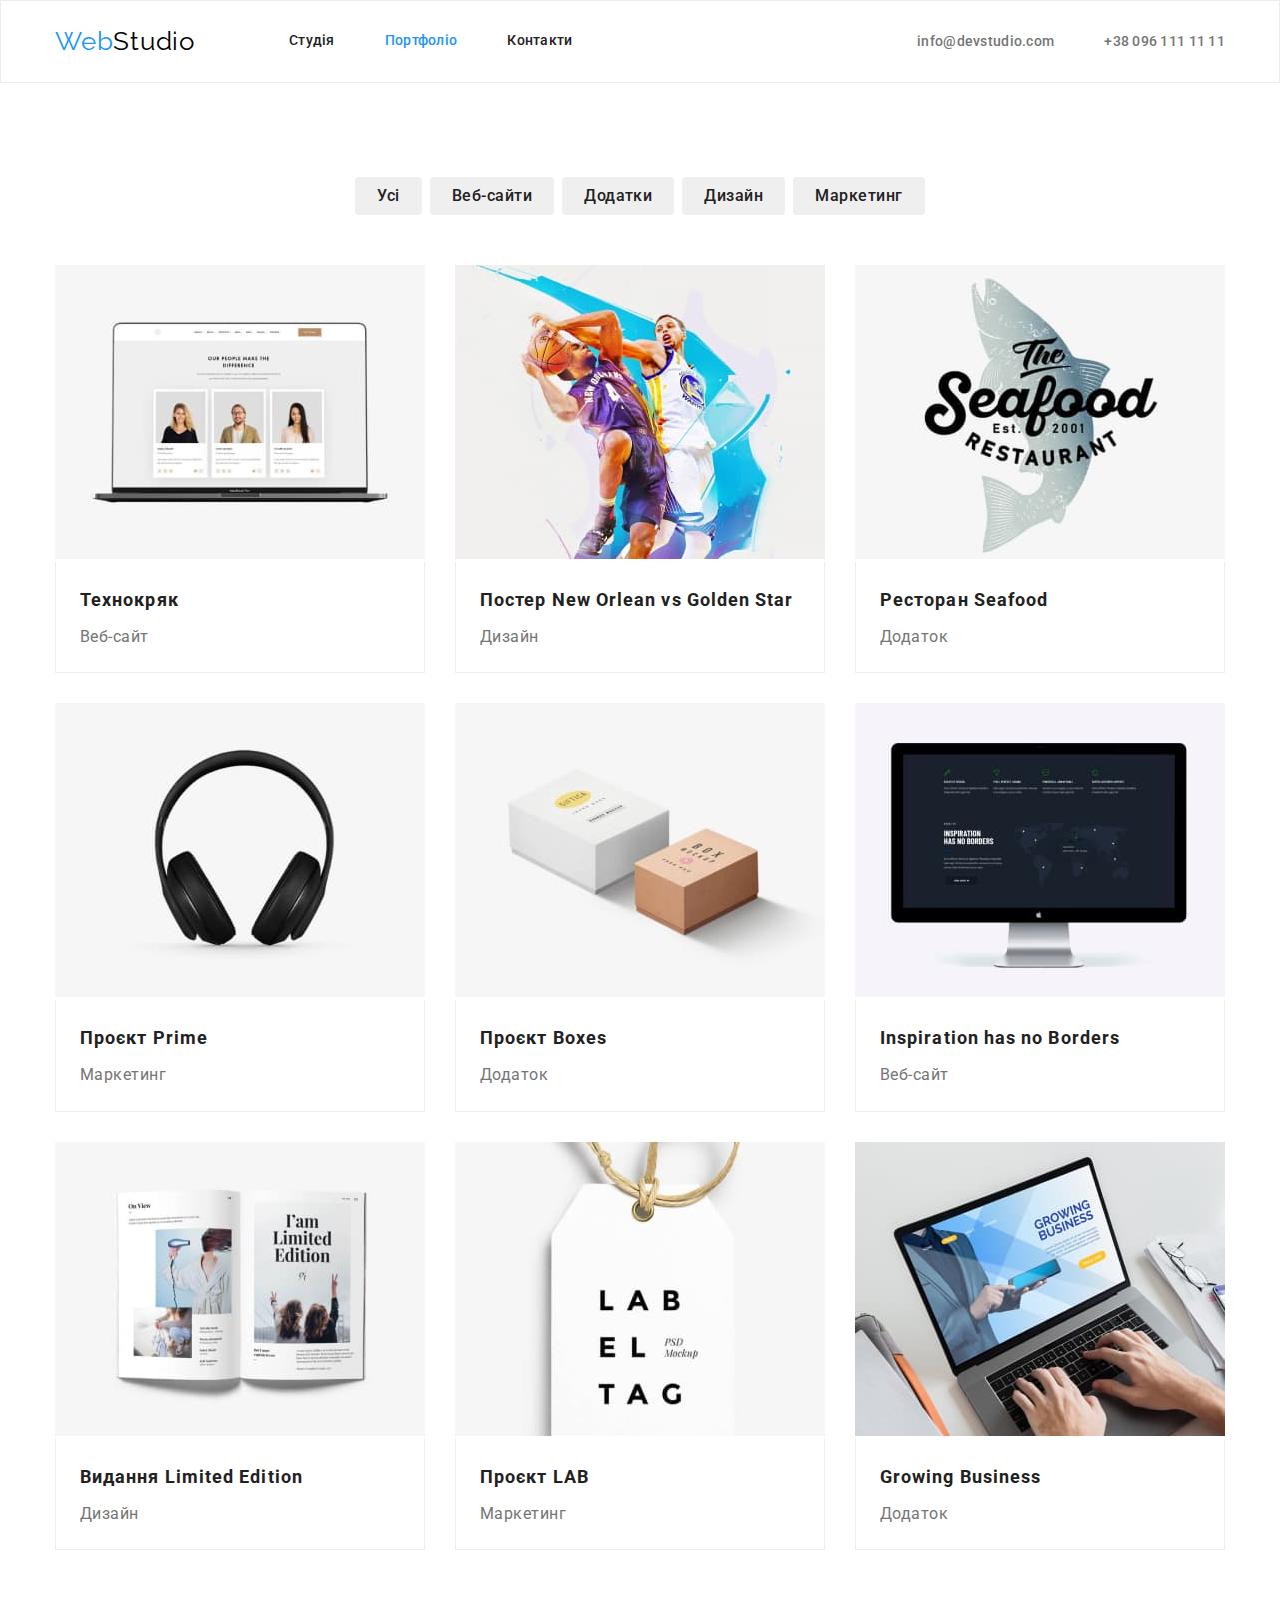
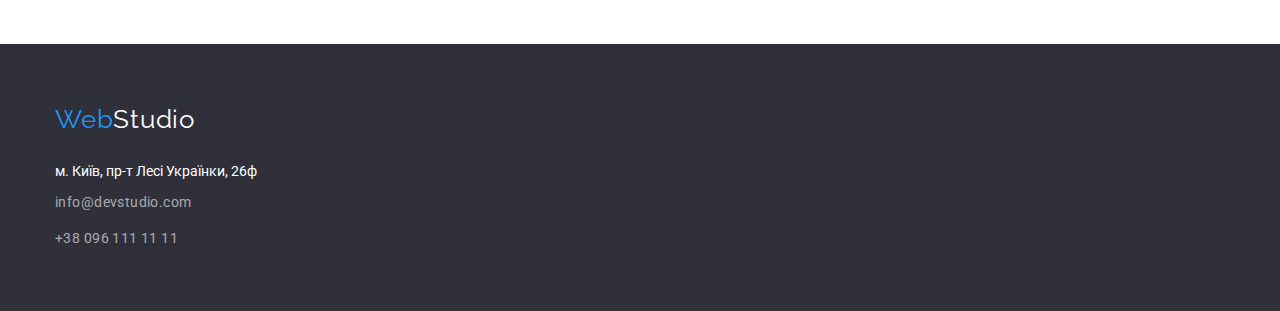
==== portfolio.html @ bf9584c9 "init" ====
<!DOCTYPE html>
<html lang="en">
  <head>
    <link
      rel="stylesheet"
      href="node_modules/modern-normalize/modern-normalize.css"
    />
    <link rel="preconnect" href="https://fonts.googleapis.com" />
    <link rel="preconnect" href="https://fonts.gstatic.com" crossorigin />
    <link
      href="https://fonts.googleapis.com/css2?family=Raleway:ital,wght@0,700;1,700&display=swap"
      rel="stylesheet"
    />
    <link rel="preconnect" href="https://fonts.googleapis.com" />
    <link rel="preconnect" href="https://fonts.gstatic.com" crossorigin />
    <link
      href="https://fonts.googleapis.com/css2?family=Roboto:ital,wght@0,100;0,300;0,400;0,500;0,700;0,900;1,100;1,300;1,400;1,500;1,700;1,900&display=swap"
      rel="stylesheet"
    />
    <meta charset="UTF-8" />
    <meta http-equiv="X-UA-Compatible" content="IE=edge" />
    <meta name="viewport" content="width=device-width, initial-scale=1.0" />
    <link rel="preconnect" href="https://fonts.googleapis.com" />
    <link rel="preconnect" href="https://fonts.gstatic.com" crossorigin />
    <title>Document</title>
    <link rel="stylesheet" href="./css/styles.css" />
  </head>
  <body class="page">
    <header class="header">
      <div class="container header-flex">
        <a class="logo" href="">Web<span class="logo-select">Studio</span> </a>
        <div class="container-nav">
          <nav class="nav">
            <ul class="nav-list">
              <li class="nav-item">
                <a class="nav-item-link" href="./">Студія</a>
              </li>
              <li class="nav-item nav-item_active">
                <a class="nav-item-link" href="./portfolio.html">Портфоліо</a>
              </li>
              <li class="nav-item">
                <a class="nav-item-link" href="">Контакти</a>
              </li>
            </ul>
          </nav>
          <ul class="adress">
            <li class="adress-item">
              <a class="adress-item-link" href="mailto:info@devstudio.com"
                >info@devstudio.com</a
              >
            </li>
            <li class="adress-item">
              <a class="adress-item-link" href="tel:+380961111111"
                >+38 096 111 11 11</a
              >
            </li>
          </ul>
        </div>
      </div>
    </header>
    <main>
      <section class="container portfolio">
        <ul class="filtr-list">
          <li class="filtr-list-item">
            <button class="filtr-list-item-butt">Усі</button>
          </li>
          <li class="filtr-list-item">
            <button class="filtr-list-item-butt">Веб-сайти</button>
          </li>
          <li class="filtr-list-item">
            <button class="filtr-list-item-butt">Додатки</button>
          </li>
          <li class="filtr-list-item">
            <button class="filtr-list-item-butt">Дизайн</button>
          </li>
          <li class="filtr-list-item">
            <button class="filtr-list-item-butt">Маркетинг</button>
          </li>
        </ul>
        <ul class="example-list">
          <li class="example-list-item">
            <img
              class="example-list-item-img"
              src="./img/portfolio/1.jpg"
              alt="Технокряк"
              width="370"
              height="294"
            />
            <div class="example-list-item-content">
              <h2 class="example-list-item-title">Технокряк</h2>
              <p class="example-list-item-title-text">Веб-сайт</p>
            </div>
          </li>
          <li class="example-list-item">
            <img
              class="example-list-item-img"
              src="./img/portfolio/2.jpg"
              alt="Постер New Orlean vs Golden Star"
              width="370"
              height="294"
            />
            <div class="example-list-item-content">
              <h2 class="example-list-item-title">
                Постер New Orlean vs Golden Star
              </h2>
              <p class="example-list-item-title-text">Дизайн</p>
            </div>
          </li>
          <li class="example-list-item">
            <img
              class="example-list-item-img"
              src="./img/portfolio/3.jpg"
              alt="Ресторан Seafood"
              width="370"
              height="294"
            />
            <div class="example-list-item-content">
              <h2 class="example-list-item-title">Ресторан Seafood</h2>
              <p class="example-list-item-title-text">Додаток</p>
            </div>
          </li>
          <li class="example-list-item">
            <img
              class="example-list-item-img"
              src="./img/portfolio/4.jpg"
              alt="Проєкт Prime"
              width="370"
              height="294"
            />
            <div class="example-list-item-content">
              <h2 class="example-list-item-title">Проєкт Prime</h2>
              <p class="example-list-item-title-text">Маркетинг</p>
            </div>
          </li>
          <li class="example-list-item">
            <img
              class="example-list-item-img"
              src="./img/portfolio/5.jpg"
              alt="Проєкт Boxes"
              width="370"
              height="294"
            />
            <div class="example-list-item-content">
              <h2 class="example-list-item-title">Проєкт Boxes</h2>
              <p class="example-list-item-title-text">Додаток</p>
            </div>
          </li>
          <li class="example-list-item">
            <img
              class="example-list-item-img"
              src="./img/portfolio/6.jpg"
              alt="Inspiration has no Borders"
              width="370"
              height="294"
            />
            <div class="example-list-item-content">
              <h2 class="example-list-item-title">
                Inspiration has no Borders
              </h2>
              <p class="example-list-item-title-text">Веб-сайт</p>
            </div>
          </li>
          <li class="example-list-item">
            <img
              class="example-list-item-img"
              src="./img/portfolio/7.jpg"
              alt="Видання Limited Edition"
              width="370"
              height="294"
            />
            <div class="example-list-item-content">
              <h2 class="example-list-item-title">Видання Limited Edition</h2>
              <p class="example-list-item-title-text">Дизайн</p>
            </div>
          </li>
          <li class="example-list-item">
            <img
              class="example-list-item-img"
              src="./img/portfolio/8.jpg"
              alt="Проєкт LAB"
              width="370"
              height="294"
            />
            <div class="example-list-item-content">
              <h2 class="example-list-item-title">Проєкт LAB</h2>
              <p class="example-list-item-title-text">Маркетинг</p>
            </div>
          </li>
          <li class="example-list-item">
            <img
              class="example-list-item-img"
              src="./img/portfolio/9.jpg"
              alt="Growing Business"
              width="370"
              height="294"
            />

            <div class="example-list-item-content">
              <h2 class="example-list-item-title">Growing Business</h2>
              <p class="example-list-item-title-text">Додаток</p>
            </div>
          </li>
        </ul>
      </section>
    </main>
    <footer class="footer">
      <div class="container">
        <a class="logo logo_footer" href="">
          Web<span class="logo-select">Studio</span>
        </a>

        <address class="contacts-adress">
          м. Київ, пр-т Лесі Українки, 26ф
        </address>

        <a class="contacts" href="mailto:info@devstudio.com">
          info@devstudio.com
        </a>

        <a class="contacts" href="tel:+380961111111">+38 096 111 11 11</a>
      </div>
    </footer>
  </body>
</html>
---- css/styles.css ----
html {
  box-sizing: border-box;
}
*,
*:before,
*:after {
  box-sizing: inherit;
}

h1,
h2,
h3,
h4,
h5,
h6,
p,
ul {
  margin: 0;
  padding: 0;
}

body {
  font-family: "Roboto";
  font-size: 14px;
  color: #212121;
  background-color: #ffffff;
  margin: 0;
}

.container {
  padding-left: 15px;
  padding-right: 15px;
  width: 1200px;
  margin: 0 auto;
}

/* ========================  header*/
.header {
  padding-top: 25px;
  padding-bottom: 25px;
  border: 1px solid #ececec;
}
.header-flex {
  display: flex;
}

.logo {
  color: #2196f3;
  text-decoration: none;
  font-family: "Raleway";
  font-size: 26px;
  line-height: 1.19;
  letter-spacing: 0.03em;
  margin-right: 94px;
}

.logo-select {
  color: #000000;
}

/* ========================  nav*/

.nav {
  font-weight: 500;
  font-size: 14px;
  line-height: 1.14;
  letter-spacing: 0.02em;
  display: flex;
}
.nav-list {
  display: flex;
  gap: 50px;
}
.container-nav {
  flex-grow: 1;
  display: flex;
  justify-content: space-between;
  align-items: center;
}
.nav-item:hover .nav-item-link,
.nav-item:focus .nav-item-link {
  color: #2196f3;
}

.nav-item-link {
  color: #212121;
}

.nav-item.nav-item_active .nav-item-link {
  color: #2196f3;
}
.nav-item {
  list-style: none;
}

.nav-item-link {
  text-decoration: none;
  list-style: none;
}

/* ========================  adress*/
.adress {
  list-style: none;
  display: flex;
  gap: 50px;
}

.adress-item-link {
  font-weight: 500;
  font-size: 14px;
  line-height: 1.14;
  letter-spacing: 0.02em;
  color: #757575;
  text-decoration: none;
}
.adress-item:hover a,
.adress-item:focus a {
  color: #2196f3;
}

/* ========================  hero*/
.hero-tittle {
  font-weight: 900;
  font-size: 44px;
  line-height: 1.36;
  letter-spacing: 0.06em;

  text-align: center;
  text-transform: uppercase;

  color: #ffffff;
  width: 696px;
  margin: 0 auto;
  margin-bottom: 30px;
}

.hero {
  background-color: #2f303a;
  padding-top: 200px;

  padding-bottom: 200px;
}
.hero-button {
  background-color: #2196f3;
  font-family: "Roboto";
  font-weight: 700;
  font-size: 16px;
  line-height: 1.88;
  /* identical to box height, or 188% */
  display: flex;
  align-items: center;
  text-align: center;
  letter-spacing: 0.06em;
  box-shadow: 0px 4px 4px rgba(0, 0, 0, 0.15);
  border-radius: 4px;
  color: #ffffff;
  margin: 0 auto;
  border-radius: 4px;
  border: none;
  padding: 10px 32px;
}

/* ========================  benefits*/
.benefits {
  padding-top: 94px;
}
.benefits-list {
  display: flex;
  gap: 30px;
}
.benefits-list-item {
  list-style: none;
}
.benefits-list-item-tittle {
  color: #212121;
  font-size: 14px;
  line-height: 1.14;
  letter-spacing: 0.03em;
  text-transform: uppercase;
  margin-bottom: 10px;
}
.benefits-list-item-desc {
  color: #757575;
  line-height: 1.71;
}

/* ========================  doing*/
.doing {
  padding-top: 94px;
  padding-bottom: 94px;
}
.doing-title {
  font-size: 36px;
  line-height: 1.16;
  letter-spacing: 0.03em;
  text-align: center;
  margin-bottom: 50px;
}
.doing-list {
  list-style: none;
  display: flex;
  gap: 30px;
}

/* ========================  team */
.team {
  background-color: #f5f4fa;
  padding-top: 94px;
  padding-bottom: 94px;
}
.team-list {
  display: flex;
  flex-wrap: wrap;
  gap: 30px;
}
.team-title {
  font-size: 36px;
  line-height: 1.16;
  letter-spacing: 0.03em;
  text-align: center;
  margin-bottom: 50px;
}
.team-list-item-name {
  font-weight: 500;
  font-size: 16px;
  line-height: 1.19;
  letter-spacing: 0.03em;
  margin-bottom: 10px;
}
.team-list-item-prof {
  font-size: 16px;
  line-height: 1.19;
  letter-spacing: 0.03em;
  color: #757575;
}
.team-list-item {
  list-style: none;
  width: calc((100%-90px)) / 4;
}
.team-list-item-content {
  box-shadow: 0px 1px 3px rgba(0, 0, 0, 0.12), 0px 1px 1px rgba(0, 0, 0, 0.14),
    0px 2px 1px rgba(0, 0, 0, 0.2);
  border-radius: 0px 0px 4px 4px;
  padding: 30px;
  text-align: center;
}

/* ====================== footer */

.footer {
  background-color: #2f303a;
  padding-top: 60px;
  padding-bottom: 60px;
}

.logo.logo_footer > .logo-select {
  color: #ffffff;
}
.logo.logo_footer {
  margin-bottom: 28px;
  display: block;
}
.contacts-adress {
  color: #ffffff;
  font-style: normal;
}
.contacts {
  display: block;
  letter-spacing: 0.03em;
  font-size: 14px;
  line-height: 1.71;
  color: rgba(255, 255, 255, 0.6);
  text-decoration: none;
  margin-top: 12px;
}
.contacts:hover,
.contacts:focus {
  color: #2196f3;
}

/* ```````````````````` portfolio */
.portfolio {
  margin-bottom: 94px;
  margin-top: 94px;
}
.filtr-list {
  display: flex;
  gap: 8px;
  justify-content: center;
}

.filtr-list-item {
  list-style: none;
}
.filtr-list-item-butt {
  font-family: "Roboto";
  font-weight: 500;
  font-size: 16px;
  line-height: 1.62;
  letter-spacing: 0.03em;
  color: #212121;
  padding: 6px 22px;
  border: none;
  border-radius: 4px;
}
.filtr-list-item-butt:hover,
.filtr-list-item-butt:focus {
  color: #ffffff;
  background-color: #2196f3;
}

.example-list {
  display: flex;
  flex-wrap: wrap;
  gap: 30px;

  margin-top: 50px;
}

.example-list-item {
  list-style: none;
  width: calc((100% - 60px) / 3);
}

.example-list-item-content {
  padding-top: 20px;
  padding-bottom: 20px;
  padding-left: 24px;
  padding-right: 24px;

  border-left: 1px solid #eeeeee;
  border-right: 1px solid #eeeeee;
  border-bottom: 1px solid #eeeeee;
}

.example-list-item-title {
  margin-bottom: 4px;

  font-size: 18px;
  line-height: 2;
  letter-spacing: 0.06em;
}
.example-list-item-title-text {
  font-size: 16px;
  line-height: 1.9;
  letter-spacing: 0.03em;
  color: #757575;
}
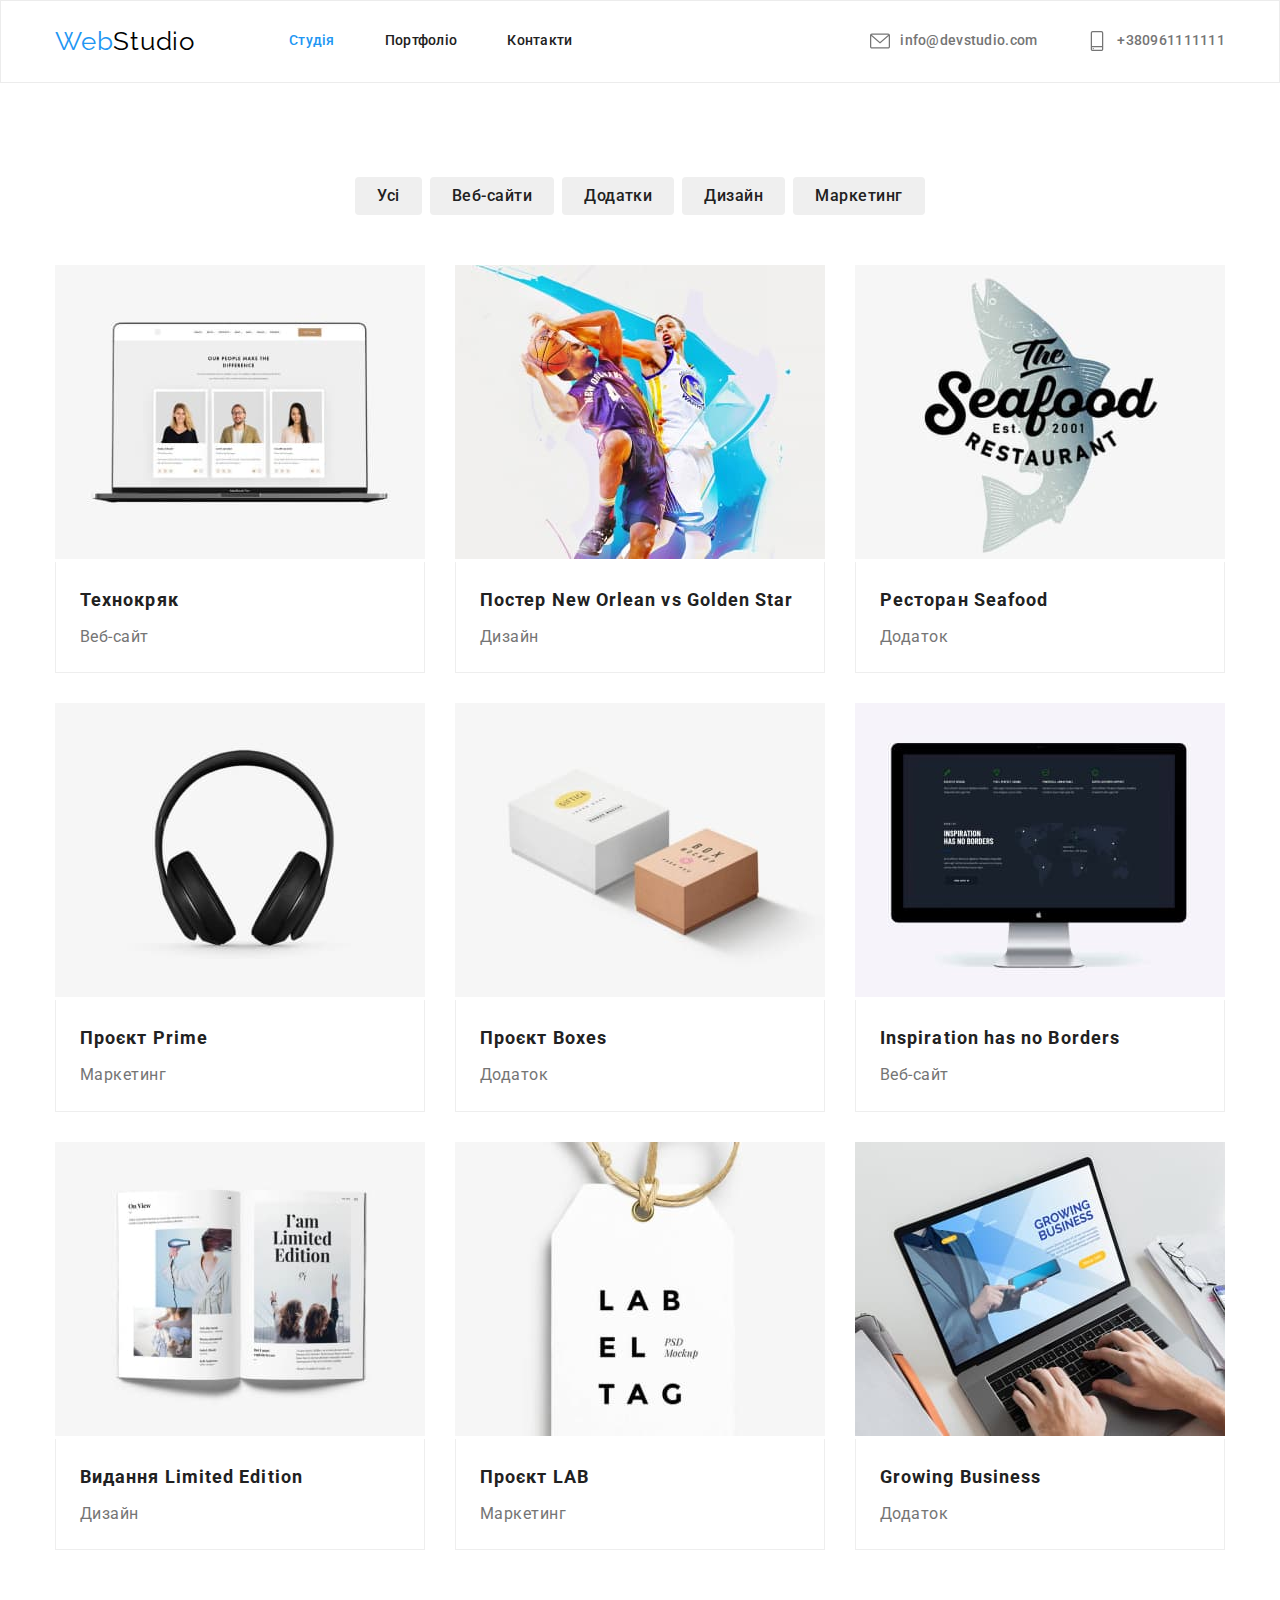
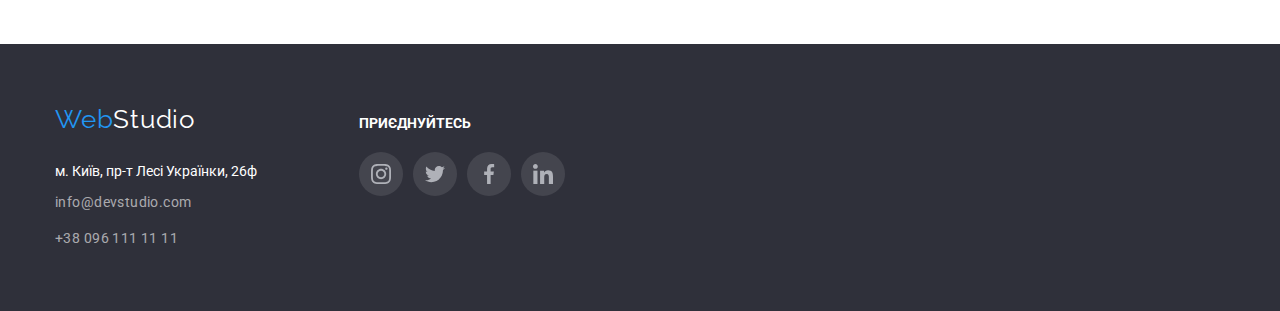
==== commit e96d8604: "fix" ====
--- a/portfolio.html
+++ b/portfolio.html
@@ -32,10 +32,10 @@
         <div class="container-nav">
           <nav class="nav">
             <ul class="nav-list">
-              <li class="nav-item">
+              <li class="nav-item nav-item_active">
                 <a class="nav-item-link" href="./">Студія</a>
               </li>
-              <li class="nav-item nav-item_active">
+              <li class="nav-item">
                 <a class="nav-item-link" href="./portfolio.html">Портфоліо</a>
               </li>
               <li class="nav-item">
@@ -45,14 +45,20 @@
           </nav>
           <ul class="adress">
             <li class="adress-item">
-              <a class="adress-item-link" href="mailto:info@devstudio.com"
-                >info@devstudio.com</a
-              >
+              <a class="adress-item-link" href="mailto:info@devstudio.com">
+                <svg class="adress-item-icon" width="20" height="20">
+                  <use href="./img/icons.svg#icon-mail"></use>
+                </svg>
+                <span>info@devstudio.com</span>
+              </a>
             </li>
             <li class="adress-item">
-              <a class="adress-item-link" href="tel:+380961111111"
-                >+38 096 111 11 11</a
-              >
+              <a class="adress-item-link" href="tel:+380961111111">
+                <svg class="adress-item-icon" width="20" height="20">
+                  <use href="./img/icons.svg#icon-smartphone"></use>
+                </svg>
+                <span>+380961111111</span>
+              </a>
             </li>
           </ul>
         </div>
@@ -79,6 +85,8 @@
         </ul>
         <ul class="example-list">
           <li class="example-list-item">
+            <div class="thumb example-img">
+           
             <img
               class="example-list-item-img"
               src="./img/portfolio/1.jpg"
@@ -86,12 +94,14 @@
               width="370"
               height="294"
             />
+            
             <div class="example-list-item-content">
               <h2 class="example-list-item-title">Технокряк</h2>
               <p class="example-list-item-title-text">Веб-сайт</p>
             </div>
           </li>
           <li class="example-list-item">
+            <div class="thumb example-img">
             <img
               class="example-list-item-img"
               src="./img/portfolio/2.jpg"
@@ -99,6 +109,7 @@
               width="370"
               height="294"
             />
+          </div>
             <div class="example-list-item-content">
               <h2 class="example-list-item-title">
                 Постер New Orlean vs Golden Star
@@ -107,6 +118,7 @@
             </div>
           </li>
           <li class="example-list-item">
+            <div class="thumb example-img">
             <img
               class="example-list-item-img"
               src="./img/portfolio/3.jpg"
@@ -114,12 +126,14 @@
               width="370"
               height="294"
             />
+          </div>
             <div class="example-list-item-content">
               <h2 class="example-list-item-title">Ресторан Seafood</h2>
               <p class="example-list-item-title-text">Додаток</p>
             </div>
           </li>
           <li class="example-list-item">
+            <div class="thumb example-img">
             <img
               class="example-list-item-img"
               src="./img/portfolio/4.jpg"
@@ -127,12 +141,14 @@
               width="370"
               height="294"
             />
+          </div>
             <div class="example-list-item-content">
               <h2 class="example-list-item-title">Проєкт Prime</h2>
               <p class="example-list-item-title-text">Маркетинг</p>
             </div>
           </li>
           <li class="example-list-item">
+            <div class="thumb example-img">
             <img
               class="example-list-item-img"
               src="./img/portfolio/5.jpg"
@@ -140,12 +156,14 @@
               width="370"
               height="294"
             />
+          </div>
             <div class="example-list-item-content">
               <h2 class="example-list-item-title">Проєкт Boxes</h2>
               <p class="example-list-item-title-text">Додаток</p>
             </div>
           </li>
           <li class="example-list-item">
+            <div class="thumb example-img">
             <img
               class="example-list-item-img"
               src="./img/portfolio/6.jpg"
@@ -153,6 +171,7 @@
               width="370"
               height="294"
             />
+          </div>
             <div class="example-list-item-content">
               <h2 class="example-list-item-title">
                 Inspiration has no Borders
@@ -161,6 +180,7 @@
             </div>
           </li>
           <li class="example-list-item">
+            <div class="thumb example-img">
             <img
               class="example-list-item-img"
               src="./img/portfolio/7.jpg"
@@ -168,12 +188,14 @@
               width="370"
               height="294"
             />
+          </div>
             <div class="example-list-item-content">
               <h2 class="example-list-item-title">Видання Limited Edition</h2>
               <p class="example-list-item-title-text">Дизайн</p>
             </div>
           </li>
           <li class="example-list-item">
+            <div class="thumb example-img">
             <img
               class="example-list-item-img"
               src="./img/portfolio/8.jpg"
@@ -181,12 +203,14 @@
               width="370"
               height="294"
             />
+          </div>
             <div class="example-list-item-content">
               <h2 class="example-list-item-title">Проєкт LAB</h2>
               <p class="example-list-item-title-text">Маркетинг</p>
             </div>
           </li>
           <li class="example-list-item">
+            <div class="thumb example-img">
             <img
               class="example-list-item-img"
               src="./img/portfolio/9.jpg"
@@ -194,6 +218,7 @@
               width="370"
               height="294"
             />
+          </div>
 
             <div class="example-list-item-content">
               <h2 class="example-list-item-title">Growing Business</h2>
@@ -204,20 +229,55 @@
       </section>
     </main>
     <footer class="footer">
-      <div class="container">
-        <a class="logo logo_footer" href="">
-          Web<span class="logo-select">Studio</span>
-        </a>
-
-        <address class="contacts-adress">
-          м. Київ, пр-т Лесі Українки, 26ф
-        </address>
-
-        <a class="contacts" href="mailto:info@devstudio.com">
-          info@devstudio.com
-        </a>
-
-        <a class="contacts" href="tel:+380961111111">+38 096 111 11 11</a>
+      <div class="container footer-elements">
+        <div class="footer-contact">
+          <a class="logo logo_footer" href="">
+            Web<span class="logo-select">Studio</span>
+          </a>
+
+          <address class="contacts-adress">
+            м. Київ, пр-т Лесі Українки, 26ф
+          </address>
+
+          <a class="contacts" href="mailto:info@devstudio.com">
+            info@devstudio.com
+          </a>
+
+          <a class="contacts" href="tel:+380961111111">+38 096 111 11 11</a>
+        </div>
+        <div class="footer-social">
+          <h3 class="social-title">приєднуйтесь</h3>
+          <ul class="social">
+            <li class="socaal-item">
+              <a href="" class="social-link">
+                <svg class="socaal-item-icon" width="20" height="20">
+                  <use href="./img/icons.svg#icon-instagram"></use>
+                </svg>
+              </a>
+            </li>
+            <li class="socaal-item">
+              <a href="" class="social-link">
+                <svg class="socaal-item-icon" width="20" height="20">
+                  <use href="./img/icons.svg#icon-twitter"></use>
+                </svg>
+              </a>
+            </li>
+            <li class="socaal-item">
+              <a href="" class="social-link">
+                <svg class="socaal-item-icon" width="20" height="20">
+                  <use href="./img/icons.svg#icon-facebook"></use>
+                </svg>
+              </a>
+            </li>
+            <li class="socaal-item">
+              <a href="" class="social-link">
+                <svg class="socaal-item-icon" width="20" height="20">
+                  <use href="./img/icons.svg#icon-linkedin"></use>
+                </svg>
+              </a>
+            </li>
+          </ul>
+        </div>
       </div>
     </footer>
   </body>
--- a/css/styles.css
+++ b/css/styles.css
@@ -19,6 +19,10 @@
   padding: 0;
 }
 
+svg {
+  fill: currentColor;
+}
+
 body {
   font-family: "Roboto";
   font-size: 14px;
@@ -112,10 +116,15 @@
   letter-spacing: 0.02em;
   color: #757575;
   text-decoration: none;
+  display: flex;
+  align-items: center;
 }
 .adress-item:hover a,
 .adress-item:focus a {
   color: #2196f3;
+}
+.adress-item-icon {
+  margin-right: 10px;
 }
 
 /* ========================  hero*/
@@ -139,6 +148,12 @@
   padding-top: 200px;
 
   padding-bottom: 200px;
+  background-image: url(../img/hw4/heroOverlay.png), url(../img/hw4/herobg.jpg);
+
+  /* height: 600px; */
+  max-width: 1600px;
+  margin-left: auto;
+  margin-right: auto;
 }
 .hero-button {
   background-color: #2196f3;
@@ -171,6 +186,32 @@
 .benefits-list-item {
   list-style: none;
 }
+
+.benefits-list-item::before {
+  display: block;
+  content: "";
+  height: 120px;
+  background-color: #f5f4fa;
+  background-image: url(../img/hw4/antenna1.svg);
+  /* background-size: contain; */
+  background-repeat: no-repeat;
+  background-position: center;
+
+  /* height: 70px; */
+  /* width: 66.95px; */
+}
+
+.icon-clock::before {
+  background-image: url(../img/hw4/clock2.svg);
+}
+
+.icon-planning::before {
+  background-image: url(../img/hw4/diagram3.svg);
+}
+.icon-technology::before {
+  background-image: url(../img/hw4/astronaut4.svg);
+}
+
 .benefits-list-item-tittle {
   color: #212121;
   font-size: 14px;
@@ -178,6 +219,7 @@
   letter-spacing: 0.03em;
   text-transform: uppercase;
   margin-bottom: 10px;
+  margin: 30px;
 }
 .benefits-list-item-desc {
   color: #757575;
@@ -232,6 +274,7 @@
   line-height: 1.19;
   letter-spacing: 0.03em;
   color: #757575;
+  margin-bottom: 16px;
 }
 .team-list-item {
   list-style: none;
@@ -244,7 +287,74 @@
   padding: 30px;
   text-align: center;
 }
-
+/* ==================regular-customers */
+.regular-customers {
+  padding-top: 94px;
+  padding-bottom: 94px;
+}
+.regular-customers-title {
+  margin-bottom: 50px;
+  font-size: 36px;
+  line-height: 1.17;
+  text-align: center;
+  color: #212121;
+}
+.regular-customers-item {
+  list-style: none;
+  border: 1px solid #afb1b8;
+  border-radius: 4px;
+  width: 170px;
+  height: 92px;
+  color: #afb1b8;
+  display: grid;
+  place-items: center;
+}
+.regular-customers-item:hover,
+.regular-customers-item:focus {
+  border-color: #2196f3;
+  color: #2196f3;
+}
+.regular-customers-title-list {
+  display: flex;
+  gap: 30px;
+}
+
+/* ========================social */
+.social {
+  display: flex;
+  gap: 10px;
+}
+.social-link {
+  color: #afb1b8;
+  display: grid;
+  place-items: center;
+}
+.social-title {
+  margin-bottom: 20px;
+  font-weight: 700;
+  font-size: 14px;
+  line-height: 1.14;
+  text-transform: uppercase;
+
+  color: #ffffff;
+}
+
+.socaal-item {
+  list-style: none;
+  width: 44px;
+  height: 44px;
+  border-radius: 50%;
+  display: grid;
+  place-items: center;
+}
+.socaal-item:hover,
+.socaal-item:focus {
+  background-color: #2196f3;
+}
+
+.socaal-item:hover .social-link {
+  color: #ffffff;
+}
 /* ====================== footer */
 
 .footer {
@@ -253,6 +363,25 @@
   padding-bottom: 60px;
 }
 
+.footer-contact {
+  margin-right: 70px;
+}
+.footer-social {
+  margin-top: 12px;
+}
+
+.footer .socaal-item {
+  background-color: rgba(255, 255, 255, 0.1);
+}
+
+.footer .socaal-item:hover,
+.footer .socaal-item:focus {
+  background-color: #2196f3;
+}
+
+.footer-elements {
+  display: flex;
+}
 .logo.logo_footer > .logo-select {
   color: #ffffff;
 }
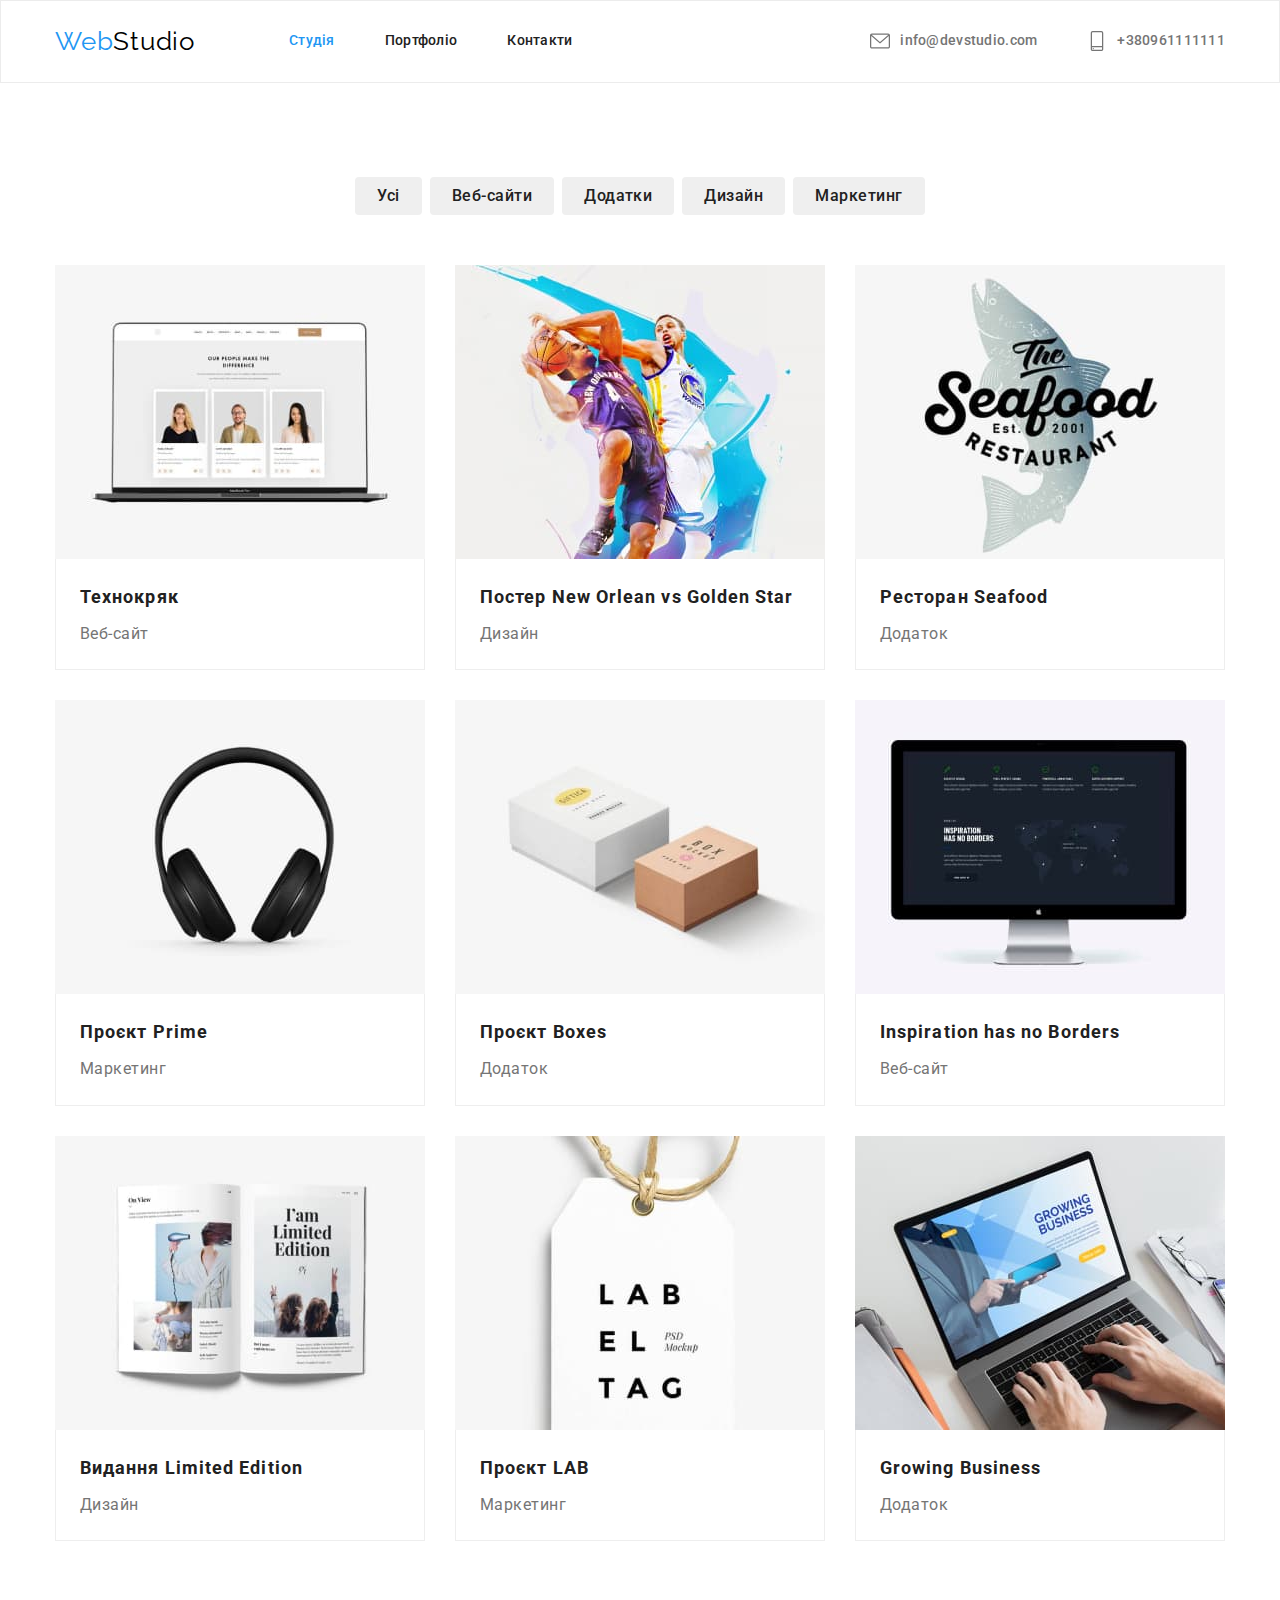
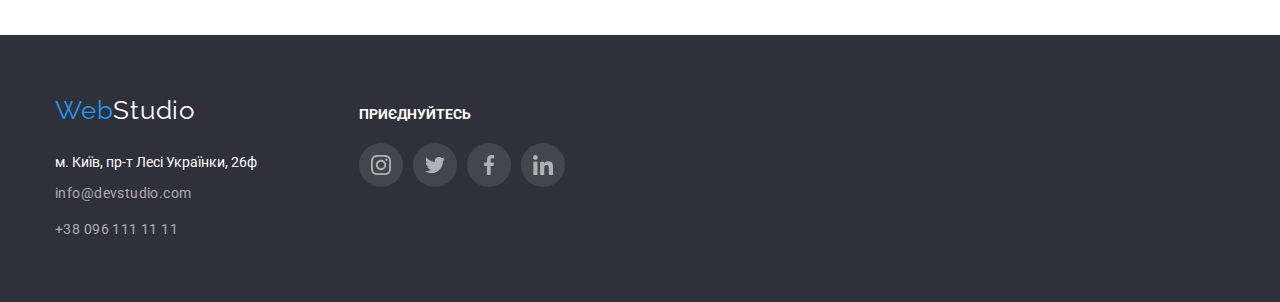
==== commit 2664a631: "hot fix" ====
--- a/portfolio.html
+++ b/portfolio.html
@@ -86,30 +86,26 @@
         <ul class="example-list">
           <li class="example-list-item">
             <div class="thumb example-img">
-           
-            <img
-              class="example-list-item-img"
-              src="./img/portfolio/1.jpg"
-              alt="Технокряк"
-              width="370"
-              height="294"
-            />
-            
-            <div class="example-list-item-content">
-              <h2 class="example-list-item-title">Технокряк</h2>
-              <p class="example-list-item-title-text">Веб-сайт</p>
-            </div>
-          </li>
-          <li class="example-list-item">
-            <div class="thumb example-img">
-            <img
-              class="example-list-item-img"
-              src="./img/portfolio/2.jpg"
-              alt="Постер New Orlean vs Golden Star"
-              width="370"
-              height="294"
-            />
-          </div>
+              <img
+                class="example-list-item-img"
+                src="./img/portfolio/1.jpg"
+                alt="Технокряк"
+              />
+
+              <div class="example-list-item-content">
+                <h2 class="example-list-item-title">Технокряк</h2>
+                <p class="example-list-item-title-text">Веб-сайт</p>
+              </div>
+            </div>
+          </li>
+          <li class="example-list-item">
+            <div class="thumb example-img">
+              <img
+                class="example-list-item-img"
+                src="./img/portfolio/2.jpg"
+                alt="Постер New Orlean vs Golden Star"
+              />
+            </div>
             <div class="example-list-item-content">
               <h2 class="example-list-item-title">
                 Постер New Orlean vs Golden Star
@@ -119,14 +115,12 @@
           </li>
           <li class="example-list-item">
             <div class="thumb example-img">
-            <img
-              class="example-list-item-img"
-              src="./img/portfolio/3.jpg"
-              alt="Ресторан Seafood"
-              width="370"
-              height="294"
-            />
-          </div>
+              <img
+                class="example-list-item-img"
+                src="./img/portfolio/3.jpg"
+                alt="Ресторан Seafood"
+              />
+            </div>
             <div class="example-list-item-content">
               <h2 class="example-list-item-title">Ресторан Seafood</h2>
               <p class="example-list-item-title-text">Додаток</p>
@@ -134,14 +128,12 @@
           </li>
           <li class="example-list-item">
             <div class="thumb example-img">
-            <img
-              class="example-list-item-img"
-              src="./img/portfolio/4.jpg"
-              alt="Проєкт Prime"
-              width="370"
-              height="294"
-            />
-          </div>
+              <img
+                class="example-list-item-img"
+                src="./img/portfolio/4.jpg"
+                alt="Проєкт Prime"
+              />
+            </div>
             <div class="example-list-item-content">
               <h2 class="example-list-item-title">Проєкт Prime</h2>
               <p class="example-list-item-title-text">Маркетинг</p>
@@ -149,14 +141,12 @@
           </li>
           <li class="example-list-item">
             <div class="thumb example-img">
-            <img
-              class="example-list-item-img"
-              src="./img/portfolio/5.jpg"
-              alt="Проєкт Boxes"
-              width="370"
-              height="294"
-            />
-          </div>
+              <img
+                class="example-list-item-img"
+                src="./img/portfolio/5.jpg"
+                alt="Проєкт Boxes"
+              />
+            </div>
             <div class="example-list-item-content">
               <h2 class="example-list-item-title">Проєкт Boxes</h2>
               <p class="example-list-item-title-text">Додаток</p>
@@ -164,14 +154,12 @@
           </li>
           <li class="example-list-item">
             <div class="thumb example-img">
-            <img
-              class="example-list-item-img"
-              src="./img/portfolio/6.jpg"
-              alt="Inspiration has no Borders"
-              width="370"
-              height="294"
-            />
-          </div>
+              <img
+                class="example-list-item-img"
+                src="./img/portfolio/6.jpg"
+                alt="Inspiration has no Borders"
+              />
+            </div>
             <div class="example-list-item-content">
               <h2 class="example-list-item-title">
                 Inspiration has no Borders
@@ -181,14 +169,12 @@
           </li>
           <li class="example-list-item">
             <div class="thumb example-img">
-            <img
-              class="example-list-item-img"
-              src="./img/portfolio/7.jpg"
-              alt="Видання Limited Edition"
-              width="370"
-              height="294"
-            />
-          </div>
+              <img
+                class="example-list-item-img"
+                src="./img/portfolio/7.jpg"
+                alt="Видання Limited Edition"
+              />
+            </div>
             <div class="example-list-item-content">
               <h2 class="example-list-item-title">Видання Limited Edition</h2>
               <p class="example-list-item-title-text">Дизайн</p>
@@ -196,14 +182,12 @@
           </li>
           <li class="example-list-item">
             <div class="thumb example-img">
-            <img
-              class="example-list-item-img"
-              src="./img/portfolio/8.jpg"
-              alt="Проєкт LAB"
-              width="370"
-              height="294"
-            />
-          </div>
+              <img
+                class="example-list-item-img"
+                src="./img/portfolio/8.jpg"
+                alt="Проєкт LAB"
+              />
+            </div>
             <div class="example-list-item-content">
               <h2 class="example-list-item-title">Проєкт LAB</h2>
               <p class="example-list-item-title-text">Маркетинг</p>
@@ -211,14 +195,12 @@
           </li>
           <li class="example-list-item">
             <div class="thumb example-img">
-            <img
-              class="example-list-item-img"
-              src="./img/portfolio/9.jpg"
-              alt="Growing Business"
-              width="370"
-              height="294"
-            />
-          </div>
+              <img
+                class="example-list-item-img"
+                src="./img/portfolio/9.jpg"
+                alt="Growing Business"
+              />
+            </div>
 
             <div class="example-list-item-content">
               <h2 class="example-list-item-title">Growing Business</h2>
--- a/css/styles.css
+++ b/css/styles.css
@@ -19,6 +19,12 @@
   padding: 0;
 }
 
+.thumb > img {
+  display: block;
+  height: 100%;
+  width: 100%;
+}
+
 svg {
   fill: currentColor;
 }
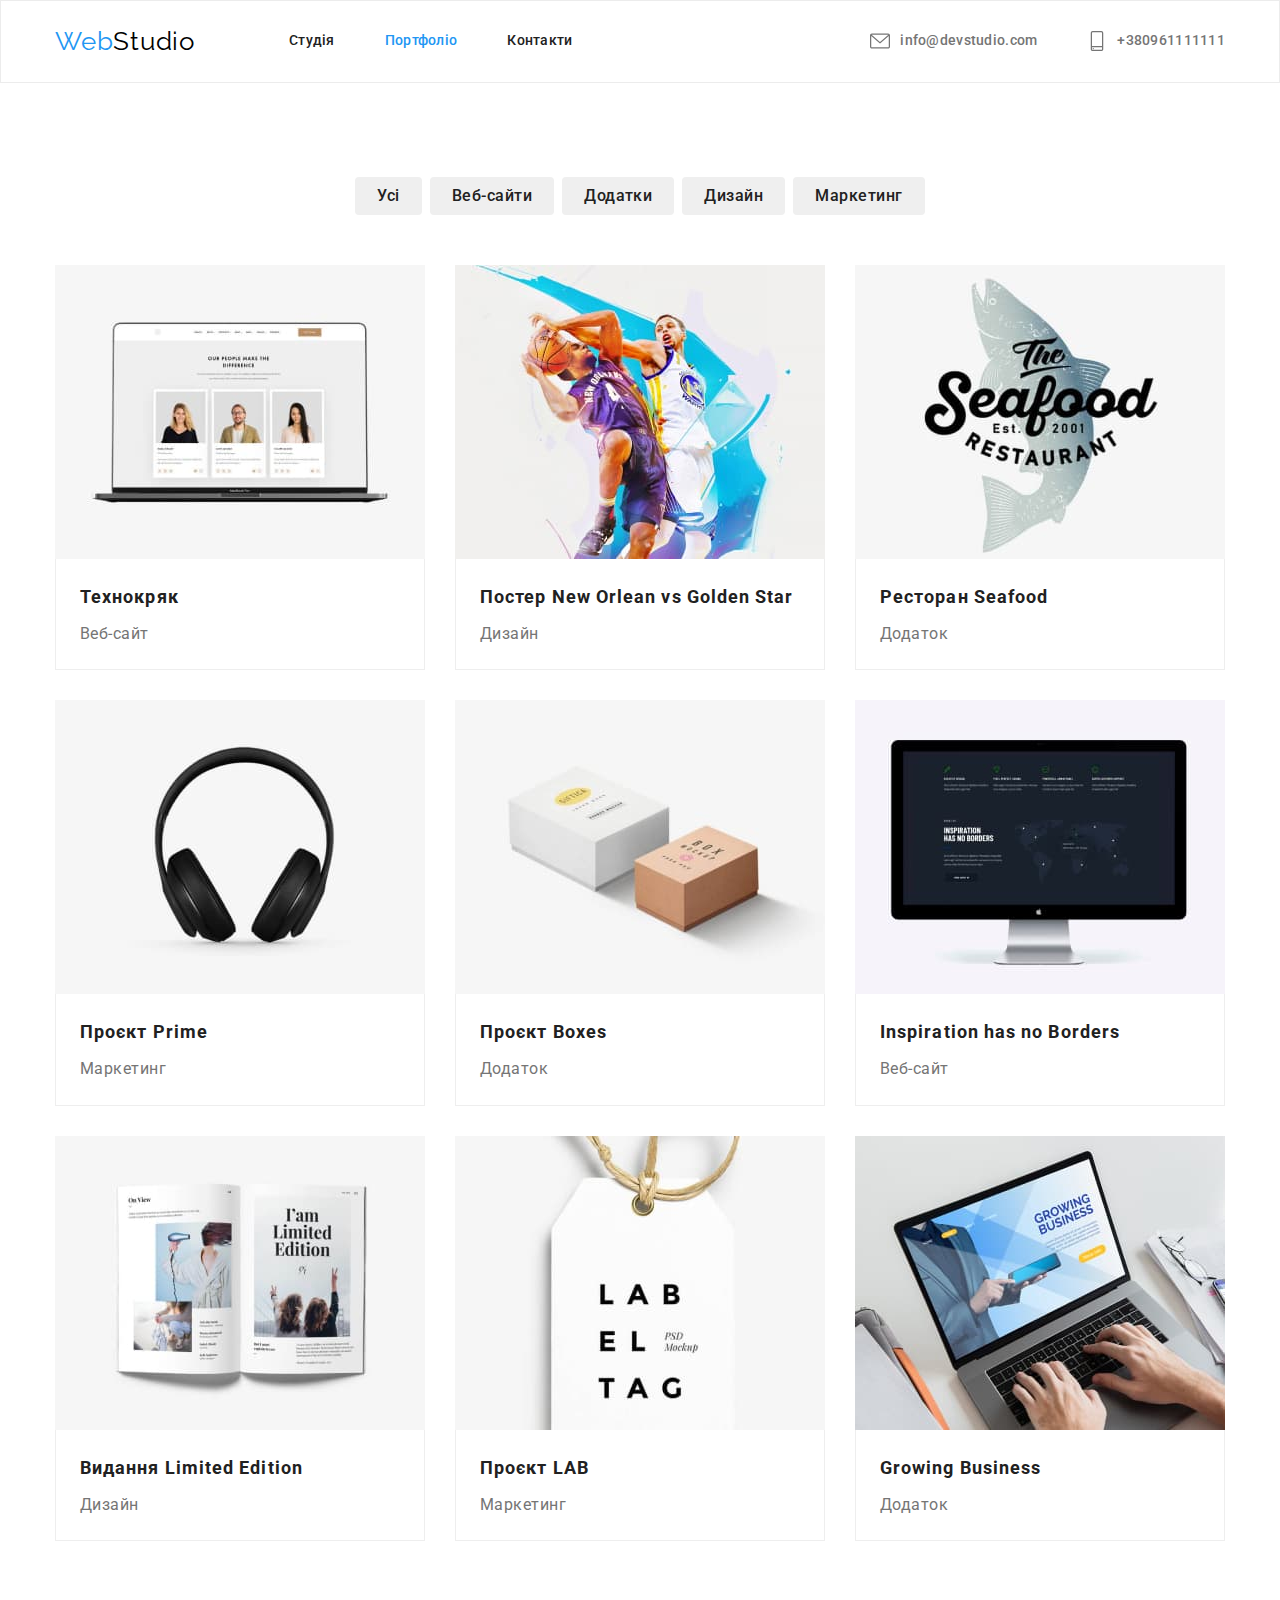
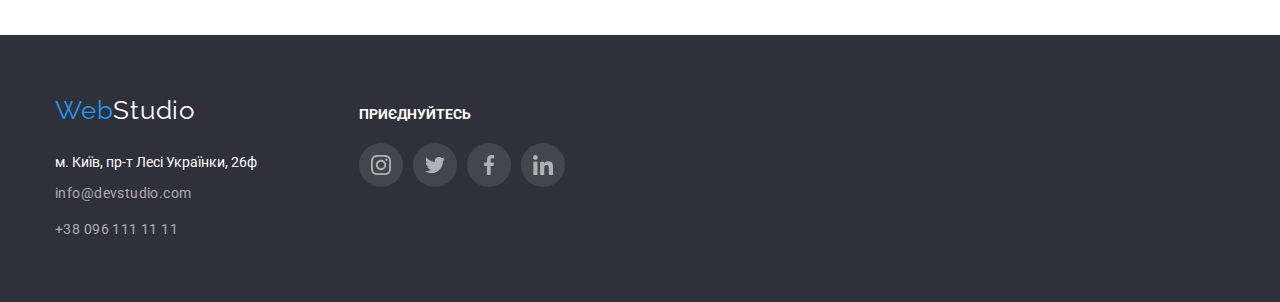
==== commit c60e8977: "add some" ====
--- a/portfolio.html
+++ b/portfolio.html
@@ -32,10 +32,10 @@
         <div class="container-nav">
           <nav class="nav">
             <ul class="nav-list">
-              <li class="nav-item nav-item_active">
+              <li class="nav-item">
                 <a class="nav-item-link" href="./">Студія</a>
               </li>
-              <li class="nav-item">
+              <li class="nav-item nav-item_active">
                 <a class="nav-item-link" href="./portfolio.html">Портфоліо</a>
               </li>
               <li class="nav-item">
--- a/css/styles.css
+++ b/css/styles.css
@@ -284,7 +284,10 @@
 }
 .team-list-item {
   list-style: none;
-  width: calc((100%-90px)) / 4;
+  width: calc((100% - 90px) / 4);
+  box-shadow: 0px 1px 3px rgba(0, 0, 0, 0.12), 0px 1px 1px rgba(0, 0, 0, 0.14),
+    0px 2px 1px rgba(0, 0, 0, 0.2);
+  border-radius: 0px 0px 4px 4px;
 }
 .team-list-item-content {
   box-shadow: 0px 1px 3px rgba(0, 0, 0, 0.12), 0px 1px 1px rgba(0, 0, 0, 0.14),
@@ -481,3 +484,8 @@
   letter-spacing: 0.03em;
   color: #757575;
 }
+
+.example-list-item:hover {
+  box-shadow: 0px 1px 1px rgba(0, 0, 0, 0.12), 0px 4px 4px rgba(0, 0, 0, 0.06),
+    1px 4px 6px rgba(0, 0, 0, 0.16);
+}
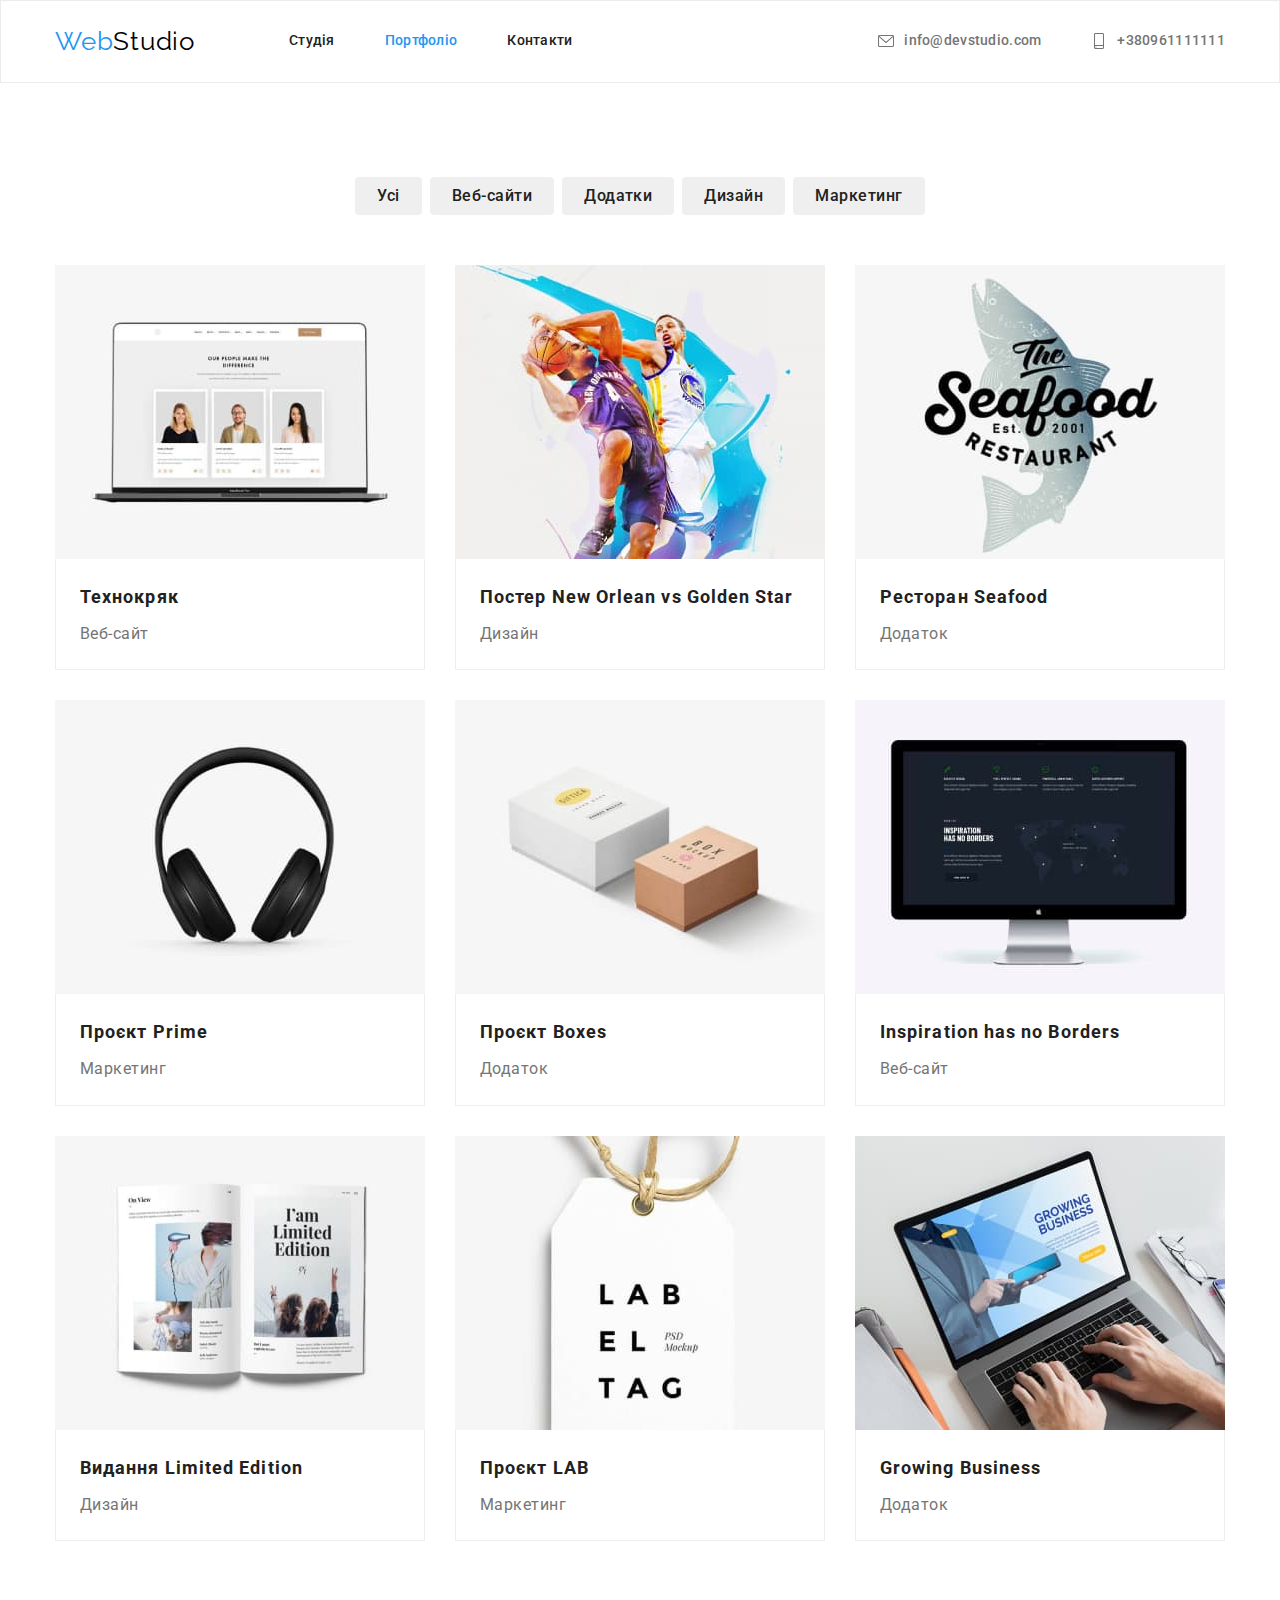
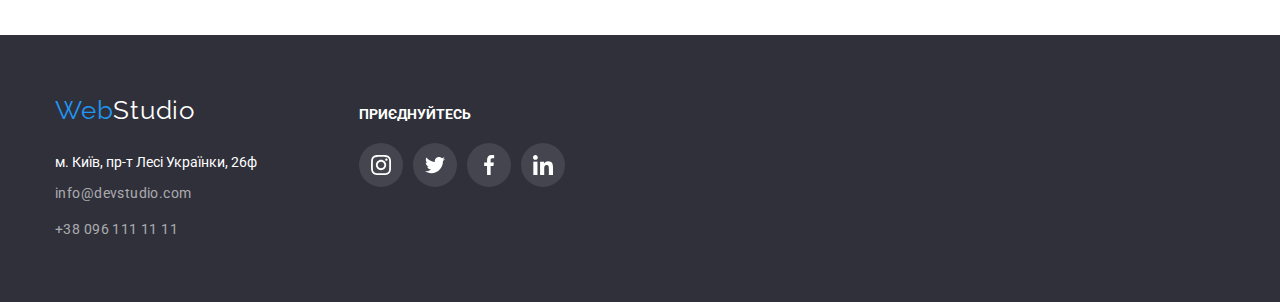
==== commit e1dbbc70: "fix 1" ====
--- a/portfolio.html
+++ b/portfolio.html
@@ -46,7 +46,7 @@
           <ul class="adress">
             <li class="adress-item">
               <a class="adress-item-link" href="mailto:info@devstudio.com">
-                <svg class="adress-item-icon" width="20" height="20">
+                <svg class="adress-item-icon" width="16" height="16">
                   <use href="./img/icons.svg#icon-mail"></use>
                 </svg>
                 <span>info@devstudio.com</span>
@@ -54,7 +54,7 @@
             </li>
             <li class="adress-item">
               <a class="adress-item-link" href="tel:+380961111111">
-                <svg class="adress-item-icon" width="20" height="20">
+                <svg class="adress-item-icon" width="16" height="16">
                   <use href="./img/icons.svg#icon-smartphone"></use>
                 </svg>
                 <span>+380961111111</span>
--- a/css/styles.css
+++ b/css/styles.css
@@ -125,8 +125,8 @@
   display: flex;
   align-items: center;
 }
-.adress-item:hover a,
-.adress-item:focus a {
+.adress-item-link:hover,
+.adress-item-link:focus {
   color: #2196f3;
 }
 .adress-item-icon {
@@ -160,6 +160,9 @@
   max-width: 1600px;
   margin-left: auto;
   margin-right: auto;
+  background-size: cover;
+  background-position: center;
+  background-repeat: no-repeat;
 }
 .hero-button {
   background-color: #2196f3;
@@ -225,7 +228,7 @@
   letter-spacing: 0.03em;
   text-transform: uppercase;
   margin-bottom: 10px;
-  margin: 30px;
+  margin-top: 30px;
 }
 .benefits-list-item-desc {
   color: #757575;
@@ -288,6 +291,7 @@
   box-shadow: 0px 1px 3px rgba(0, 0, 0, 0.12), 0px 1px 1px rgba(0, 0, 0, 0.14),
     0px 2px 1px rgba(0, 0, 0, 0.2);
   border-radius: 0px 0px 4px 4px;
+  background-color: #ffffff;
 }
 .team-list-item-content {
   box-shadow: 0px 1px 3px rgba(0, 0, 0, 0.12), 0px 1px 1px rgba(0, 0, 0, 0.14),
@@ -310,31 +314,39 @@
 }
 .regular-customers-item {
   list-style: none;
+}
+
+.regular-customers-link {
+  border-radius: 4px;
+  color: #afb1b8;
   border: 1px solid #afb1b8;
-  border-radius: 4px;
   width: 170px;
   height: 92px;
+  display: grid;
+  place-items: center;
+}
+.regular-customers-link:hover,
+.regular-customers-link:focus {
+  border-color: #2196f3;
+  color: #2196f3;
+}
+.regular-customers-title-list {
+  display: flex;
+  gap: 30px;
+}
+
+/* ========================social */
+.social {
+  display: flex;
+  gap: 10px;
+}
+.social-link {
   color: #afb1b8;
   display: grid;
   place-items: center;
-}
-.regular-customers-item:hover,
-.regular-customers-item:focus {
-  border-color: #2196f3;
-  color: #2196f3;
-}
-.regular-customers-title-list {
-  display: flex;
-  gap: 30px;
-}
-
-/* ========================social */
-.social {
-  display: flex;
-  gap: 10px;
-}
-.social-link {
-  color: #afb1b8;
+  width: 44px;
+  height: 44px;
+  border-radius: 50%;
   display: grid;
   place-items: center;
 }
@@ -350,18 +362,13 @@
 
 .socaal-item {
   list-style: none;
-  width: 44px;
-  height: 44px;
-  border-radius: 50%;
-  display: grid;
-  place-items: center;
-}
-.socaal-item:hover,
-.socaal-item:focus {
+}
+.social-link:hover,
+.social-link:focus {
   background-color: #2196f3;
 }
 
-.socaal-item:hover .social-link {
+.social-link:hover {
   color: #ffffff;
 }
 /* ====================== footer */
@@ -379,12 +386,13 @@
   margin-top: 12px;
 }
 
-.footer .socaal-item {
+.footer .social-link {
   background-color: rgba(255, 255, 255, 0.1);
-}
-
-.footer .socaal-item:hover,
-.footer .socaal-item:focus {
+  color: #ffffff;
+}
+
+.footer .social-link:hover,
+.footer .social-link:focus {
   background-color: #2196f3;
 }
 
@@ -440,11 +448,14 @@
   padding: 6px 22px;
   border: none;
   border-radius: 4px;
+  cursor: pointer;
 }
 .filtr-list-item-butt:hover,
 .filtr-list-item-butt:focus {
   color: #ffffff;
   background-color: #2196f3;
+  box-shadow: 0px 3px 1px rgba(0, 0, 0, 0.1), 0px 1px 2px rgba(0, 0, 0, 0.08),
+    0px 2px 2px rgba(0, 0, 0, 0.12);
 }
 
 .example-list {
